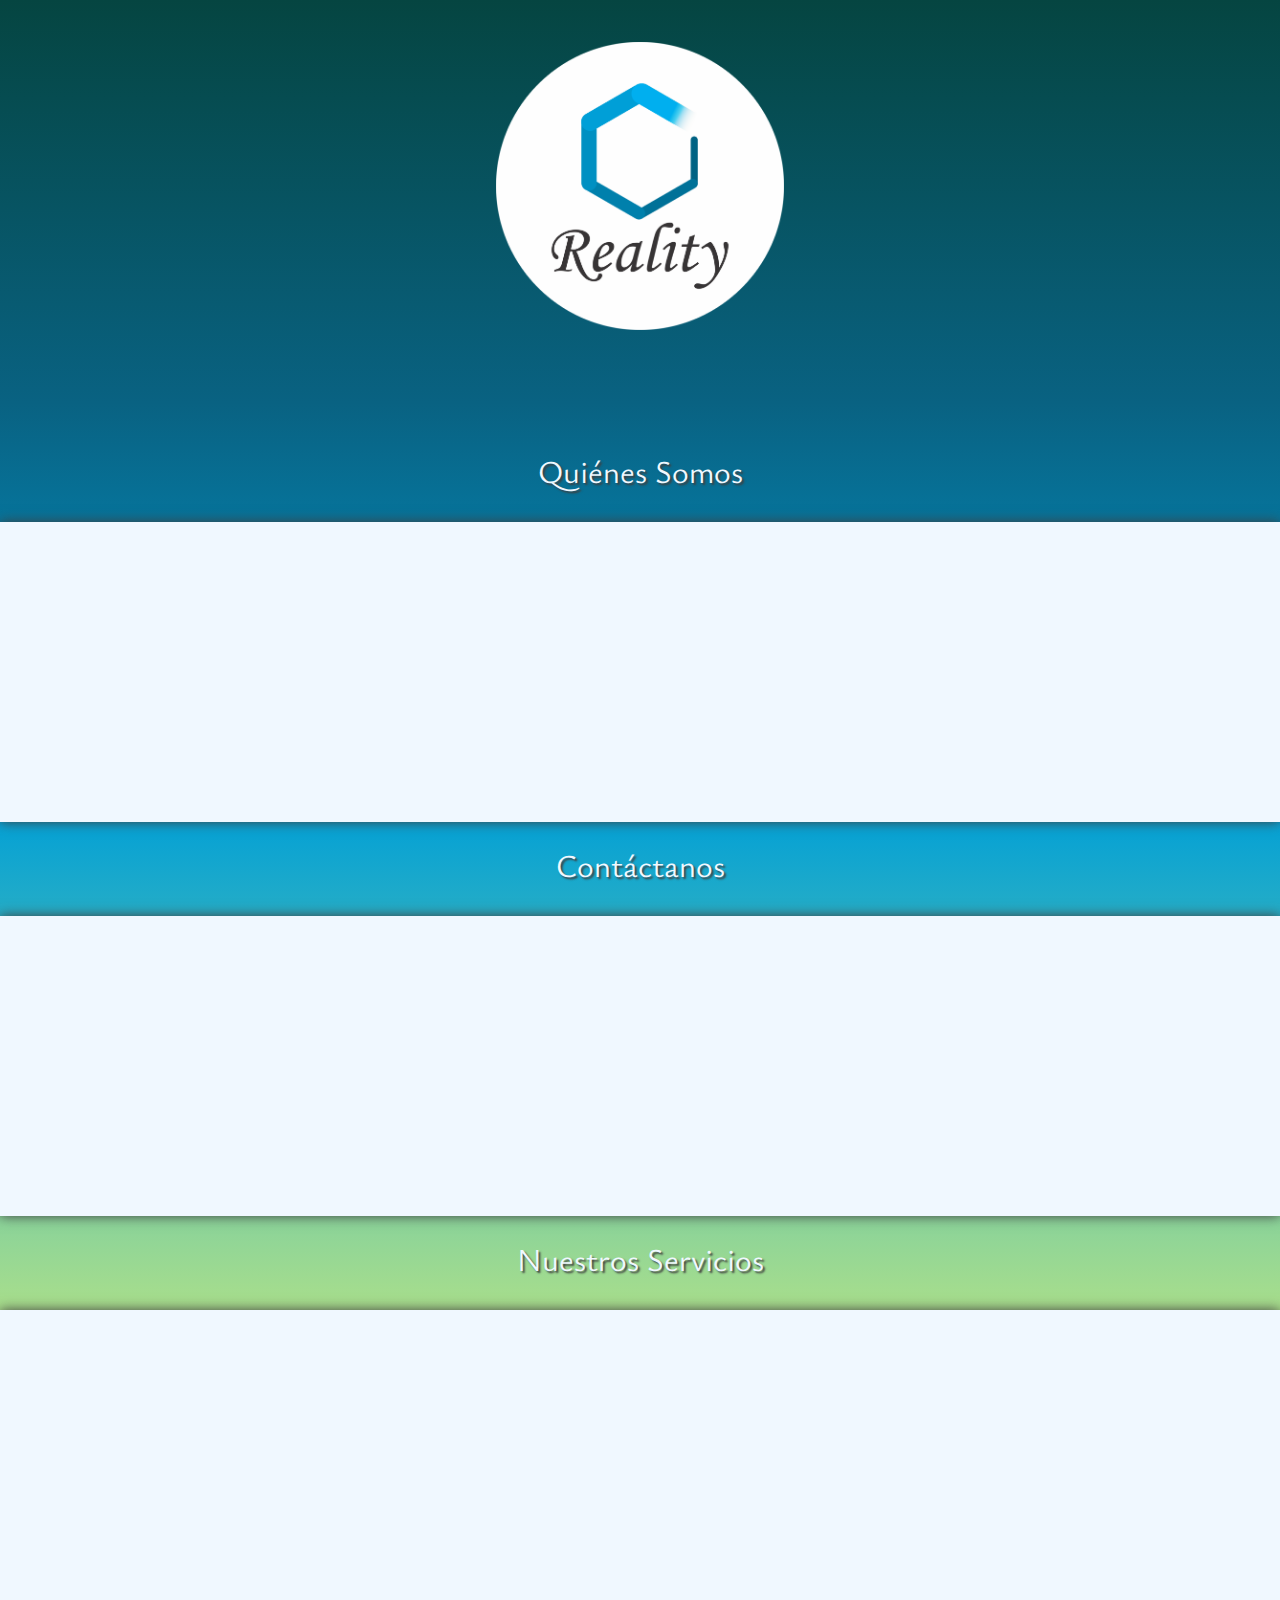
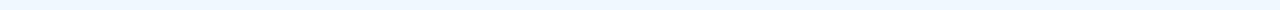
==== index.html @ 0d57f455 "First commit" ====
<!DOCTYPE html>
<html lang="es">
<head>
    <meta charset="UTF-8">
    <meta http-equiv="X-UA-Compatible" content="IE=edge">
    <meta name="viewport" content="width=device-width, initial-scale=1.0">
    <title>Reality</title>
    <link rel="shortcut icon" href="./img/favicon.png" type="image/x-icon">
    <link rel="stylesheet" href="./style/style.css">
    <link rel="preconnect" href="https://fonts.googleapis.com">
    <link rel="preconnect" href="https://fonts.gstatic.com" crossorigin>
    <link href="https://fonts.googleapis.com/css2?family=Ysabeau:ital@1&display=swap" rel="stylesheet">
</head>
<body>
    <div class="big_box">

        <header>
            <div class="header_logo">
                <div class="logo">
                    <img src="./img/logo_reality_circulo_1200px.png" alt="Logo de Reality">
                </div>
                
            </div>
        </header>
        
       <nav class="nav_1">

            <div class="historia">
                <a href="/">Quiénes Somos </a>
                <article class="img_historia">
                    <a href=""><img src="" alt=""></a>
                </article>
            </div>

            <div class="contactanos">
                <a href="/">Contáctanos</a>
                <article class="img_contactanos">
                    <a href=""><img src="" alt=""></a>
                </article>
            </div>

            <div class="servicios">
                <a href="/">Nuestros Servicios</a>
                <article class="img_servicios">
                    <a href=""><img src="" alt=""></a>
                </article>
            </div>

       </nav>

        

    </div>
    
</body>
</html>
---- style/style.css ----
*{
    padding: 0%;
    margin: 0%;
    border: 0;
    font-family: 'Ysabeau', sans-serif;
}


.big_box{
    
    background: #009FD7;
    background: linear-gradient(360deg,  #FDFE66 3%, #009FD7 50%, #096282 75%, #054541 100%); 
    margin: 0 auto;
    
}

.header_logo{
    display: block;
    width: 100%;
    text-align: center;
    
}


.logo img{
    width: 18rem;
    margin-top: 42px;
    
}

a{
    text-decoration: none;
    color: aliceblue;
    font-size: xx-large;
    text-shadow: 2px 2px 2px #3f3f3f;
}

.nav_1{
    align-content: center;
    align-items: center;
    margin-top: 93px;
    
}

.nav_1 div article{
    margin-top: 30px;
    
}

.historia{
    text-align: center;
    margin-top: 21px;
}

.contactanos{
    text-align: center;
    margin-top: 21px;
}

.servicios{
    text-align: center;
    margin-top: 21px;
}

.img_historia {
    width: 100%;
    height: 300px;
    background-color: aliceblue;
    margin: 0 auto;
    box-shadow: 0px 0px 12px #3f3f3f;
}

.img_contactanos {
    width: 100%;
    height: 300px;
    background-color: aliceblue;
    margin: 0 auto;
    box-shadow: 0px 0px 12px #3f3f3f;

}

.img_servicios {
    width: 100%;
    height: 300px;
    background-color: aliceblue;
    margin: 0 auto;
    box-shadow: 0px 0px 12px #3f3f3f;

}
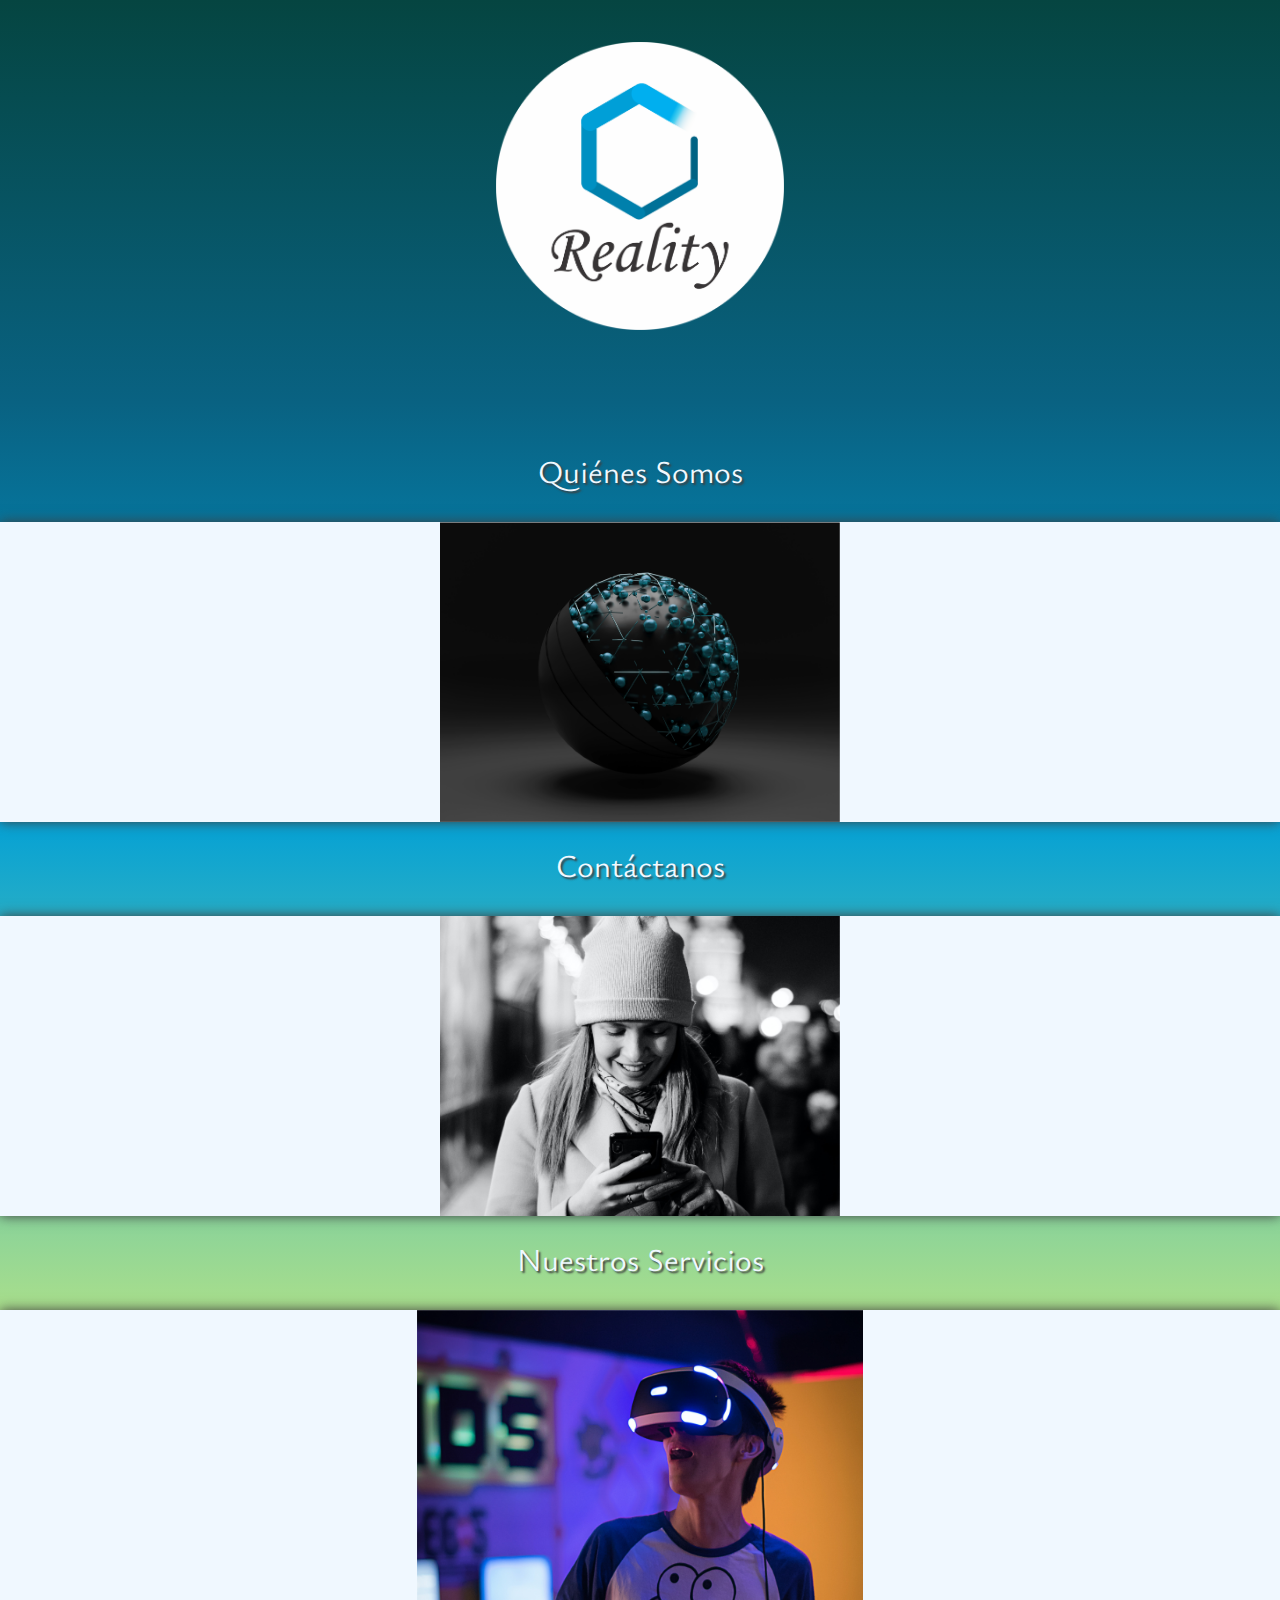
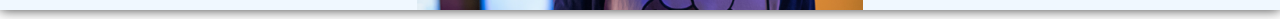
==== commit f95dc3f3: "Agrego imagenes de menú principal" ====
--- a/index.html
+++ b/index.html
@@ -26,25 +26,24 @@
        <nav class="nav_1">
 
             <div class="historia">
-                <a href="/">Quiénes Somos </a>
+                <a href="./historia.html">Quiénes Somos </a>
                 <article class="img_historia">
-                    <a href=""><img src="" alt=""></a>
+                    <a href="./historia.html" src=""><img src="./img/quienes_somos.jpg" alt=""></a>
                 </article>
             </div>
 
             <div class="contactanos">
-                <a href="/">Contáctanos</a>
+                <a href="./contactanos.html">Contáctanos</a>
                 <article class="img_contactanos">
-                    <a href=""><img src="" alt=""></a>
+                    <a href="./contactanos.html"><img src="./img/contactanos.png" alt=""></a>
                 </article>
             </div>
 
             <div class="servicios">
-                <a href="/">Nuestros Servicios</a>
+                <a href="./servicios.html">Nuestros Servicios</a>
                 <article class="img_servicios">
-                    <a href=""><img src="" alt=""></a>
+                    <a href="./servicios.html"><img src="./img/servicios.png" alt=""></a>
                 </article>
-            </div>
 
        </nav>
 
--- a/style/style.css
+++ b/style/style.css
@@ -70,6 +70,10 @@
     box-shadow: 0px 0px 12px #3f3f3f;
 }
 
+.img_historia img{
+    height: 300px;
+}
+
 .img_contactanos {
     width: 100%;
     height: 300px;
@@ -79,6 +83,10 @@
 
 }
 
+.img_contactanos img {
+    height: 300px;
+}
+
 .img_servicios {
     width: 100%;
     height: 300px;
@@ -86,4 +94,8 @@
     margin: 0 auto;
     box-shadow: 0px 0px 12px #3f3f3f;
 
+}
+
+.img_servicios img {
+    height: 300px;
 }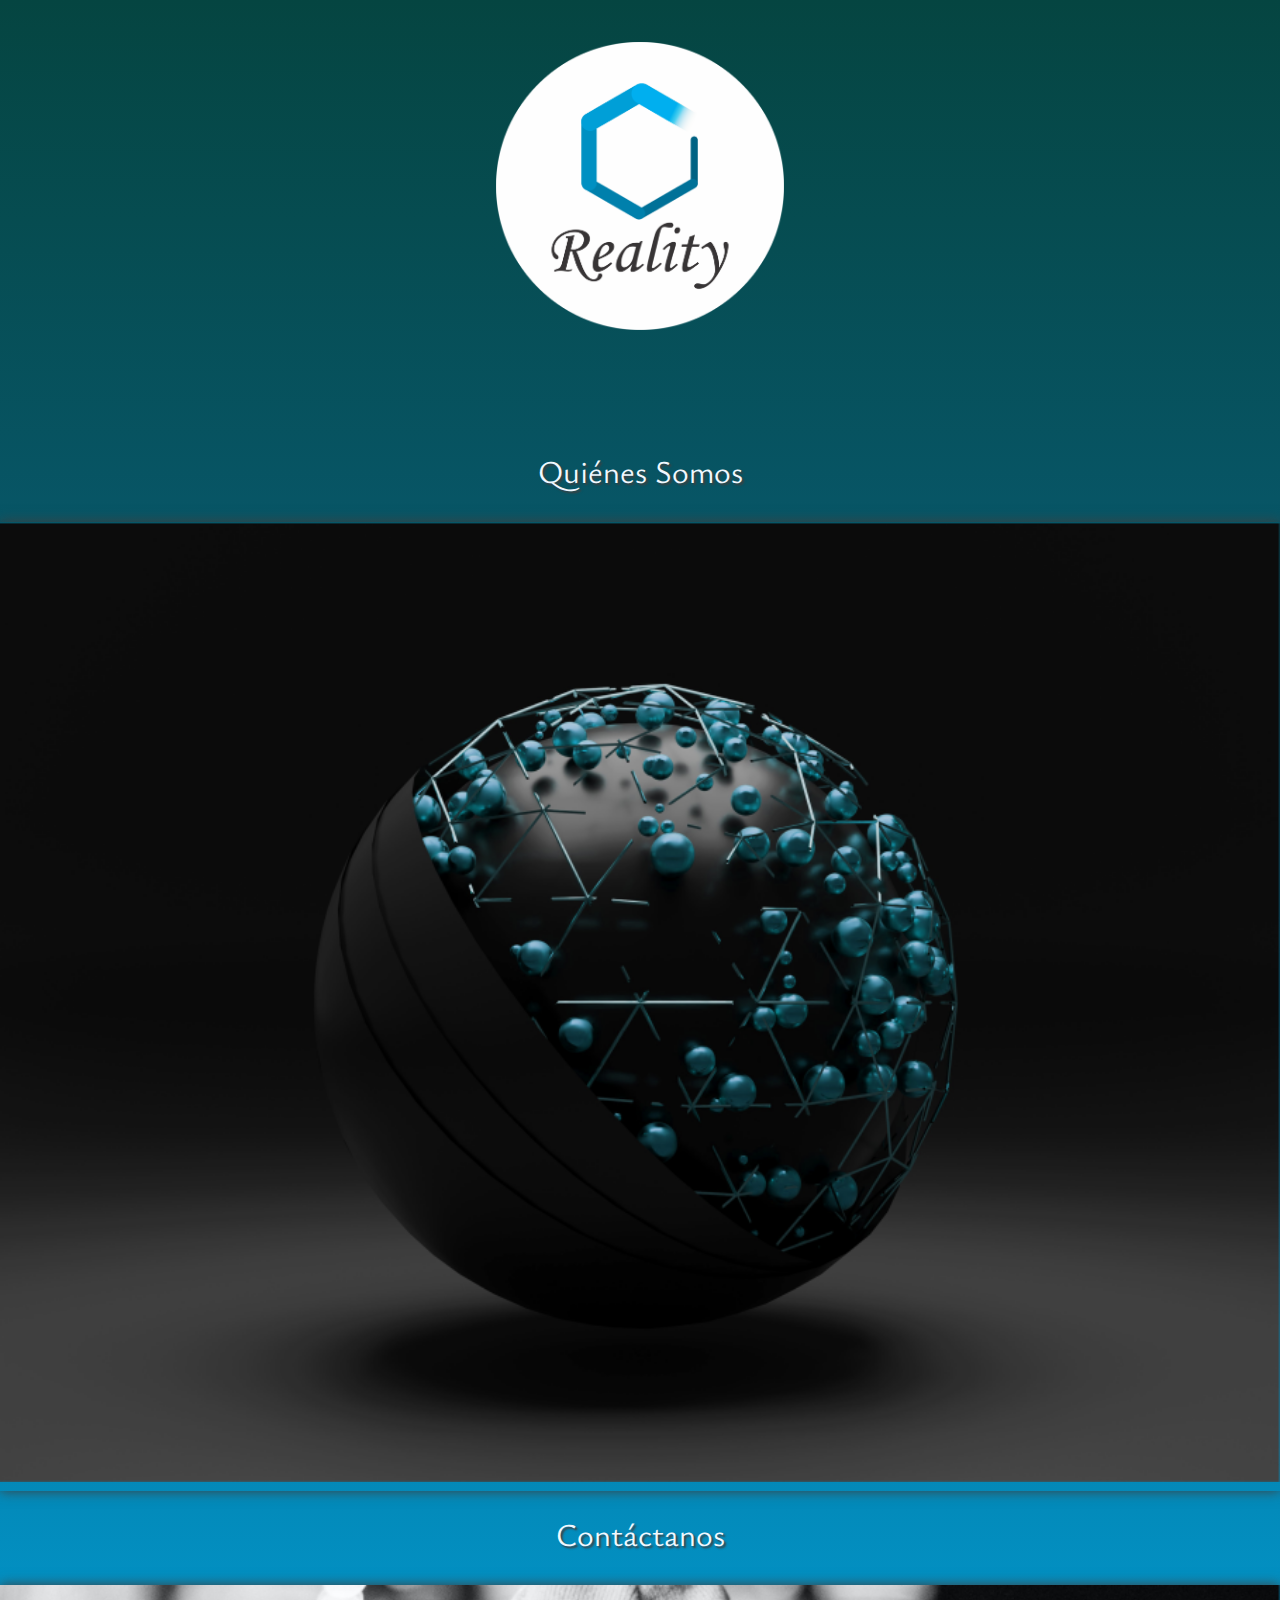
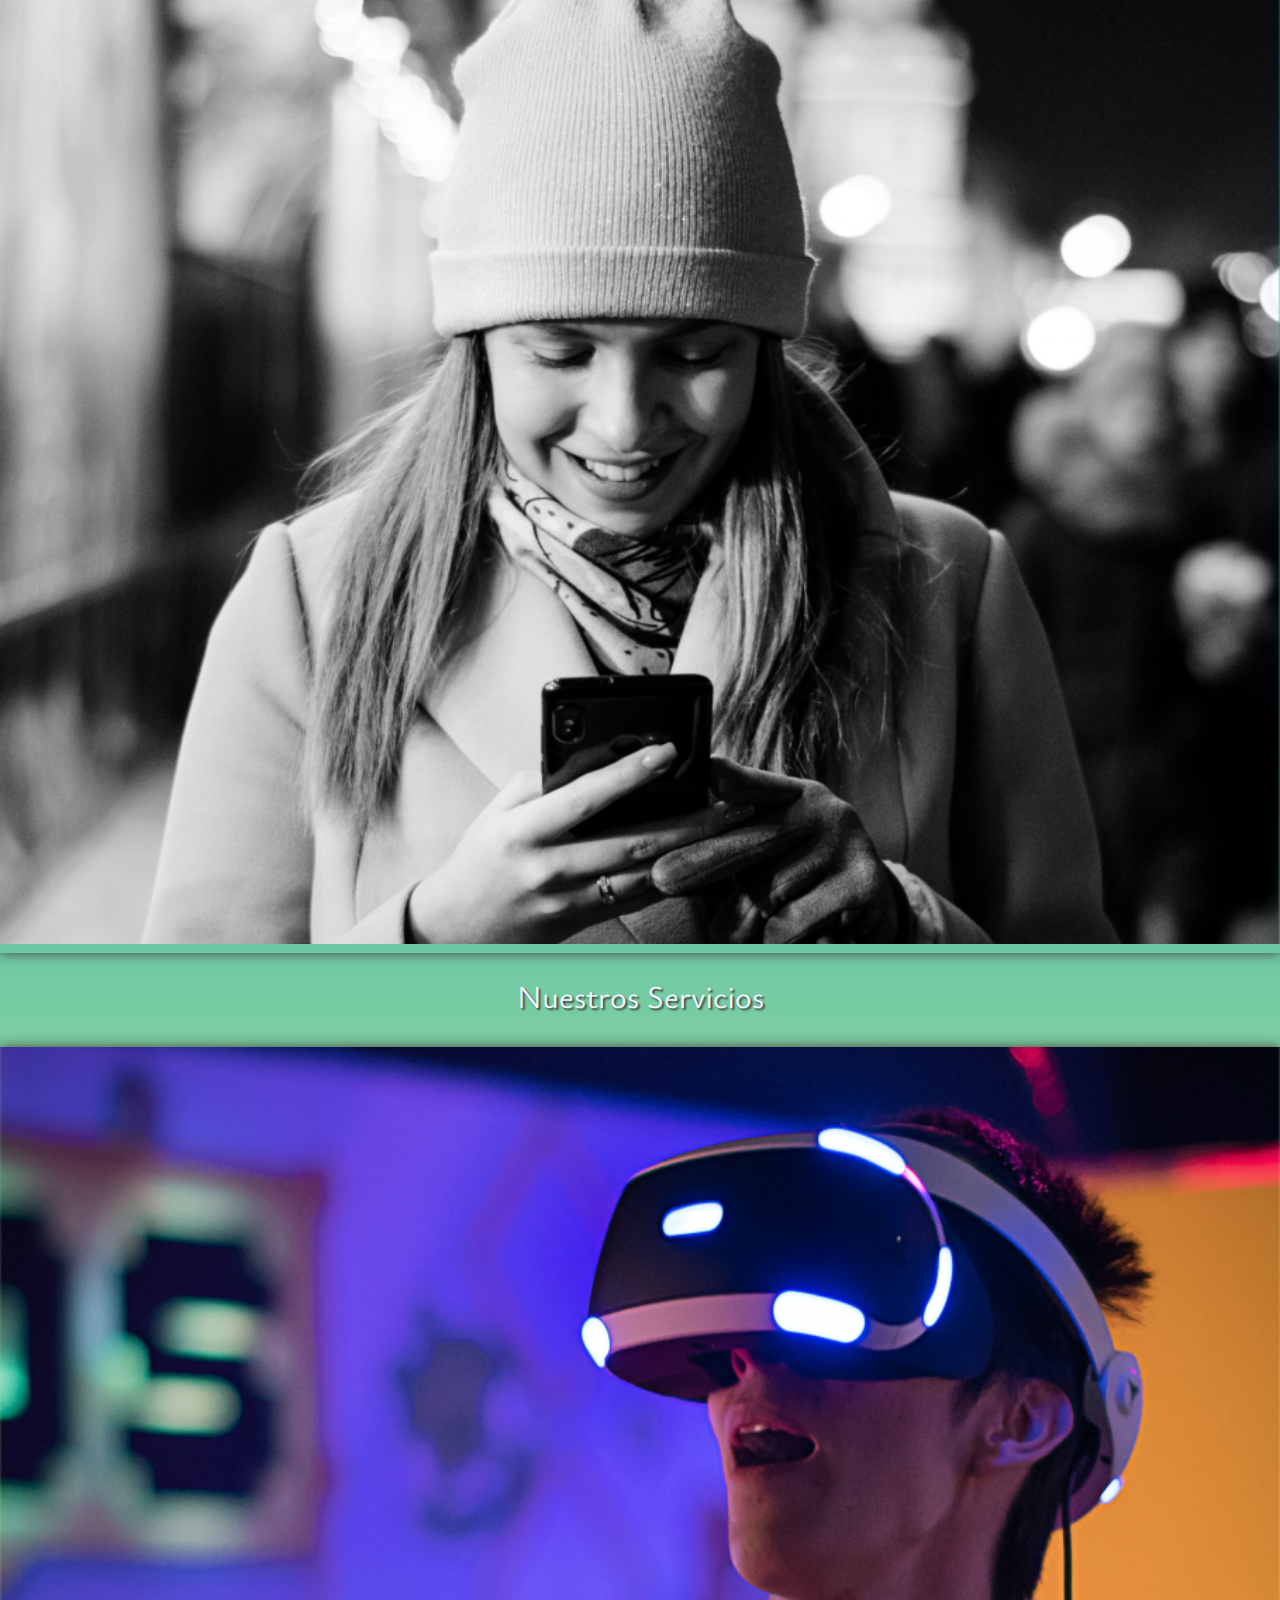
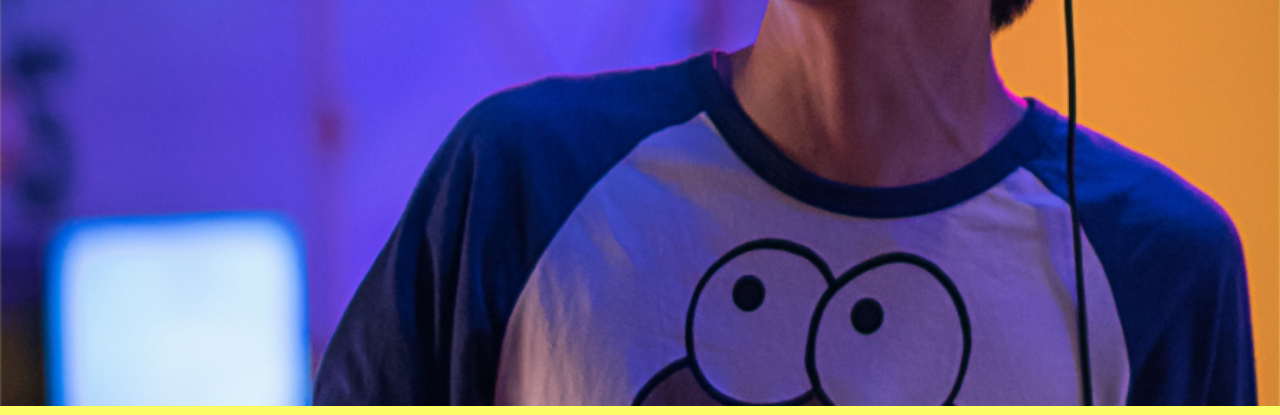
==== commit 4d45d084: "Cambio de tamaño de imagenes" ====
--- a/index.html
+++ b/index.html
@@ -28,7 +28,7 @@
             <div class="historia">
                 <a href="./historia.html">Quiénes Somos </a>
                 <article class="img_historia">
-                    <a href="./historia.html" src=""><img src="./img/quienes_somos.jpg" alt=""></a>
+                    <a href="./historia.html" src=""><img src="./img/quienes_somos.png" alt=""></a>
                 </article>
             </div>
 
--- a/style/style.css
+++ b/style/style.css
@@ -64,38 +64,32 @@
 
 .img_historia {
     width: 100%;
-    height: 300px;
-    background-color: aliceblue;
     margin: 0 auto;
     box-shadow: 0px 0px 12px #3f3f3f;
 }
 
 .img_historia img{
-    height: 300px;
+    width: 100%;
 }
 
 .img_contactanos {
     width: 100%;
-    height: 300px;
-    background-color: aliceblue;
     margin: 0 auto;
     box-shadow: 0px 0px 12px #3f3f3f;
 
 }
 
 .img_contactanos img {
-    height: 300px;
+    width: 100%;
 }
 
 .img_servicios {
     width: 100%;
-    height: 300px;
-    background-color: aliceblue;
     margin: 0 auto;
     box-shadow: 0px 0px 12px #3f3f3f;
 
 }
 
 .img_servicios img {
-    height: 300px;
+    width: 100%;
 }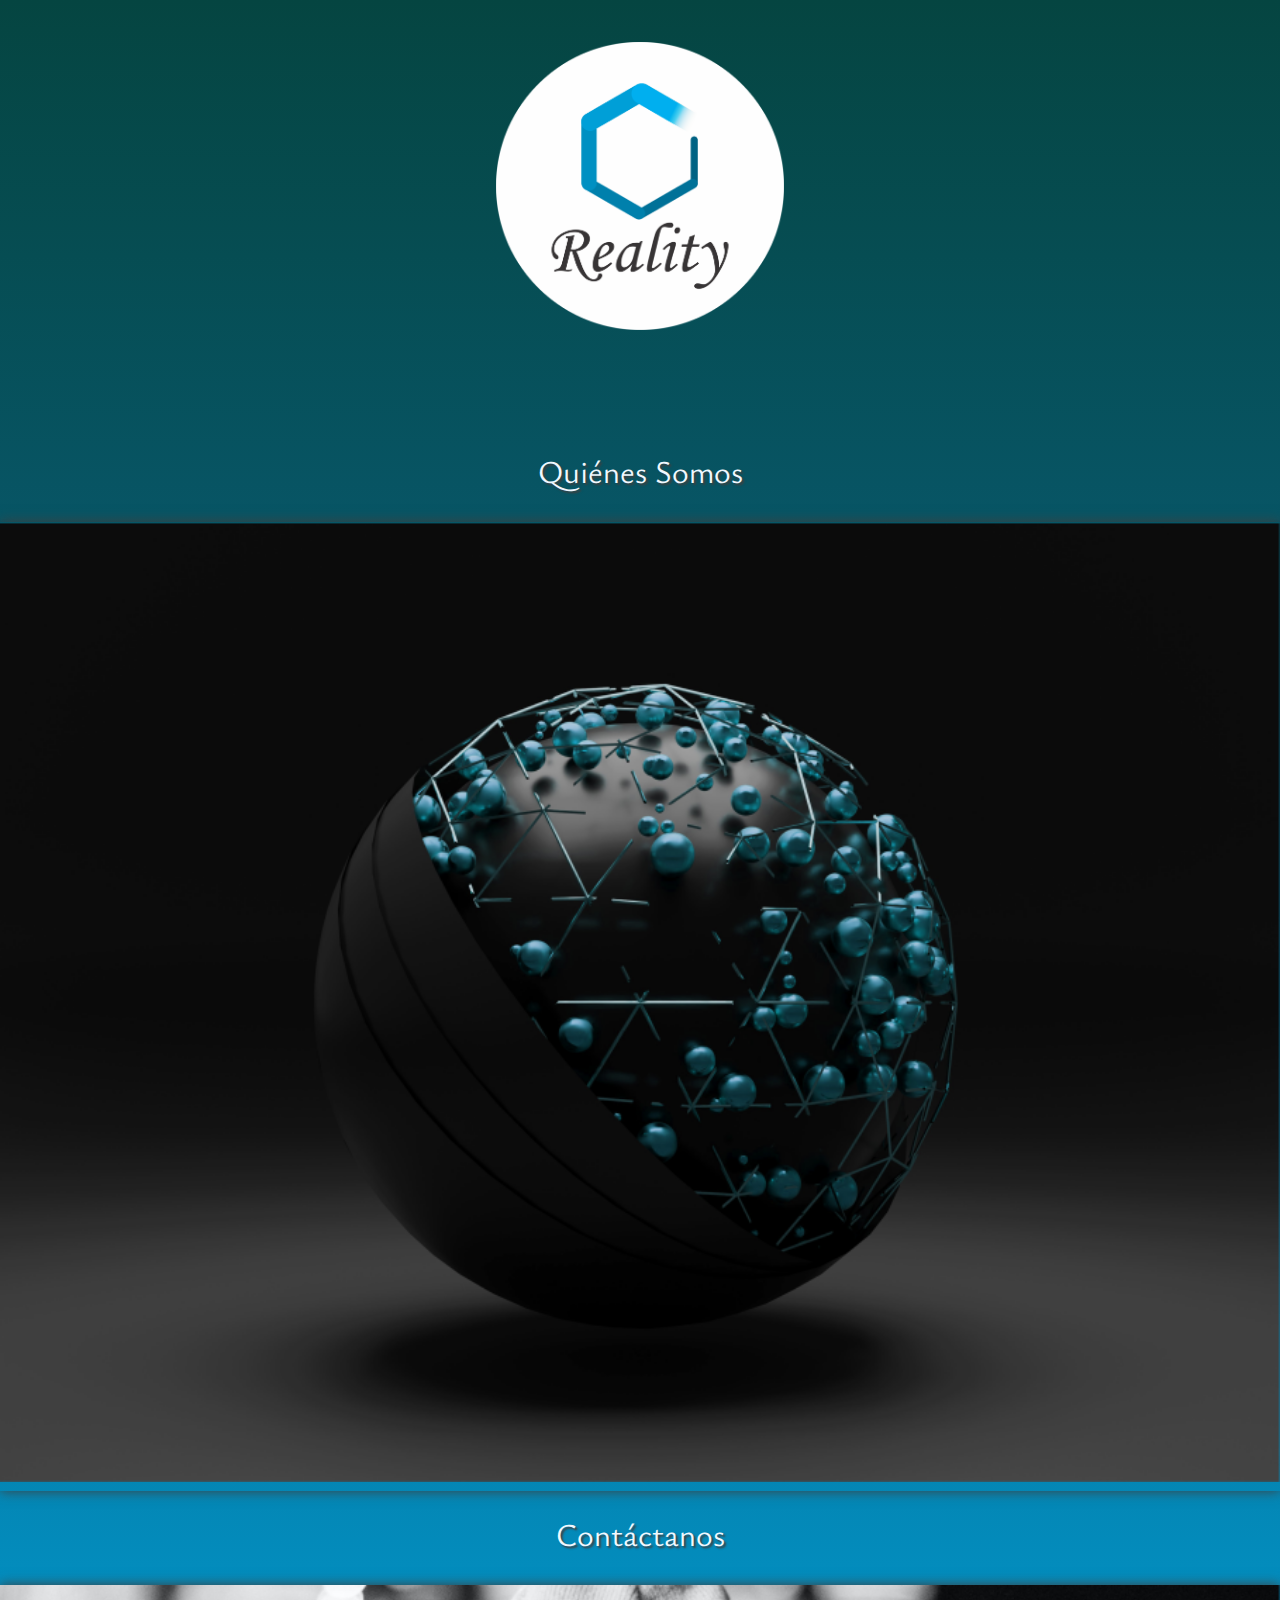
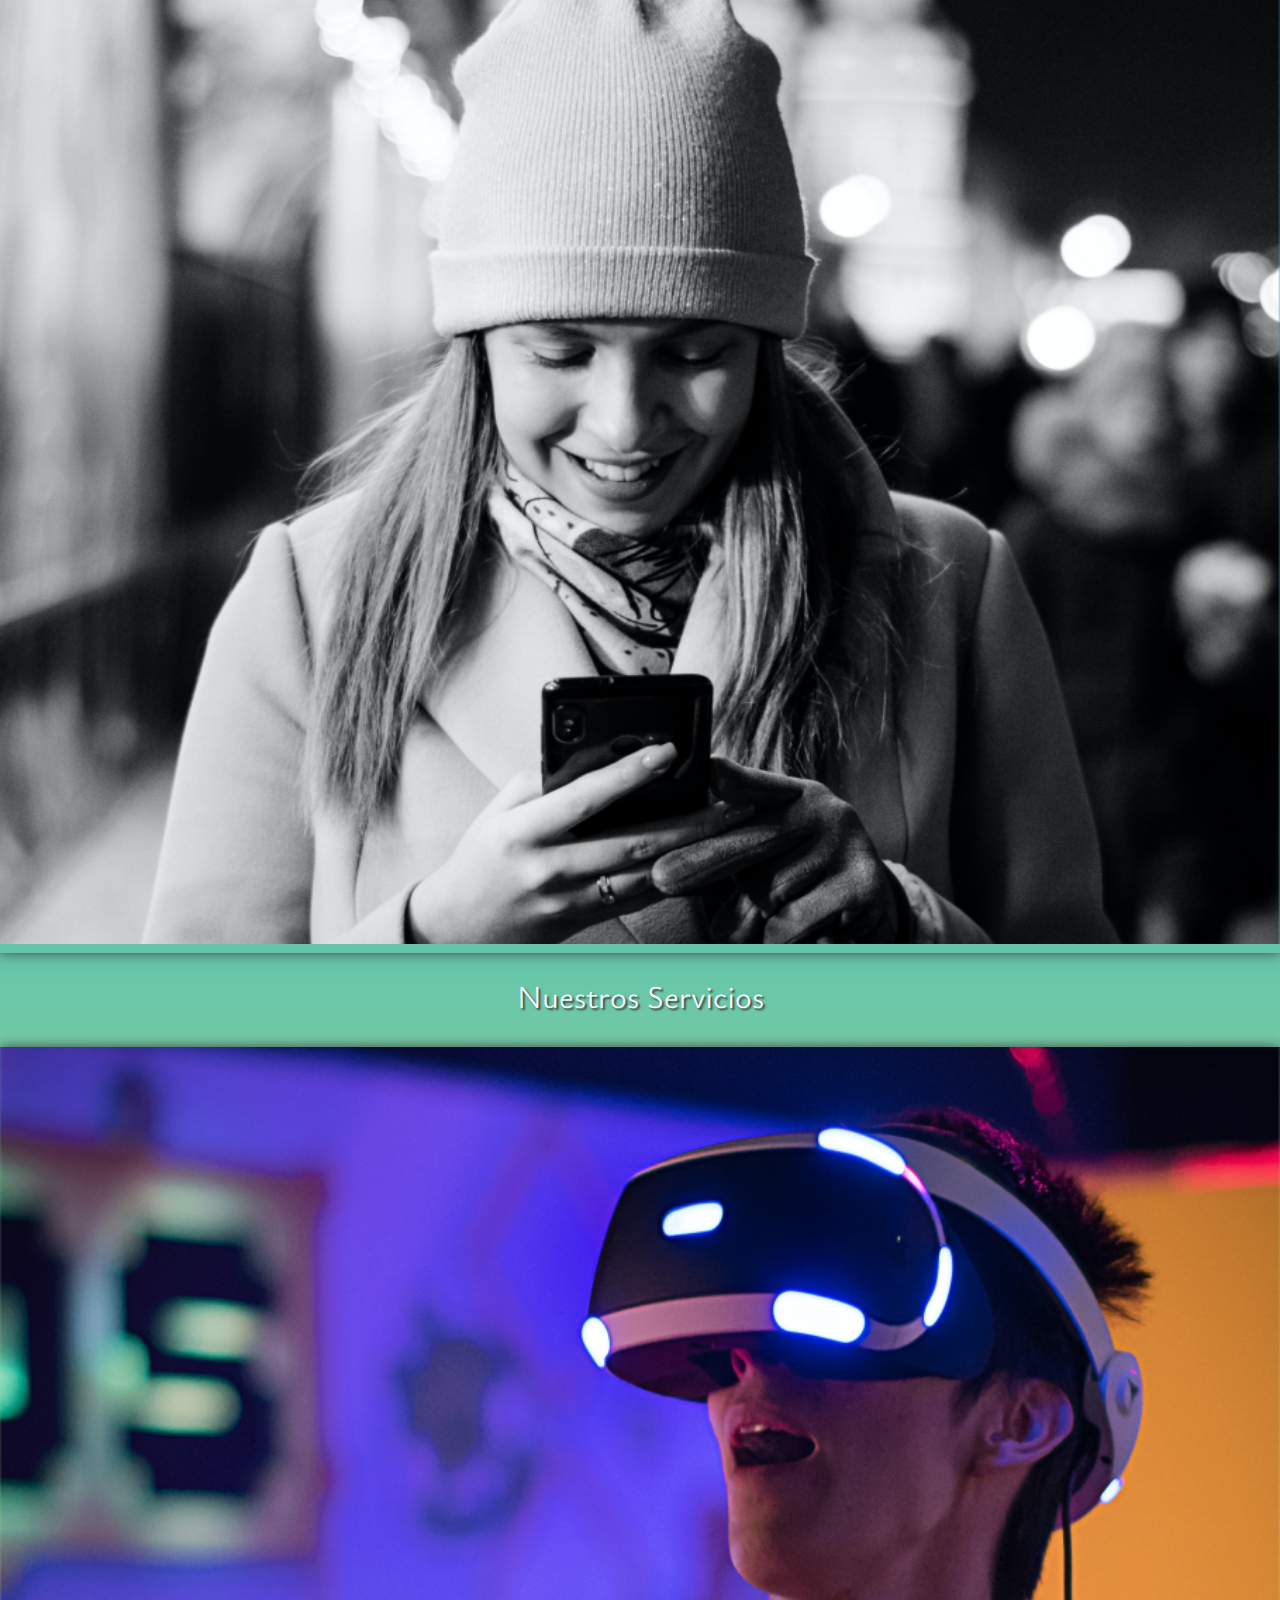
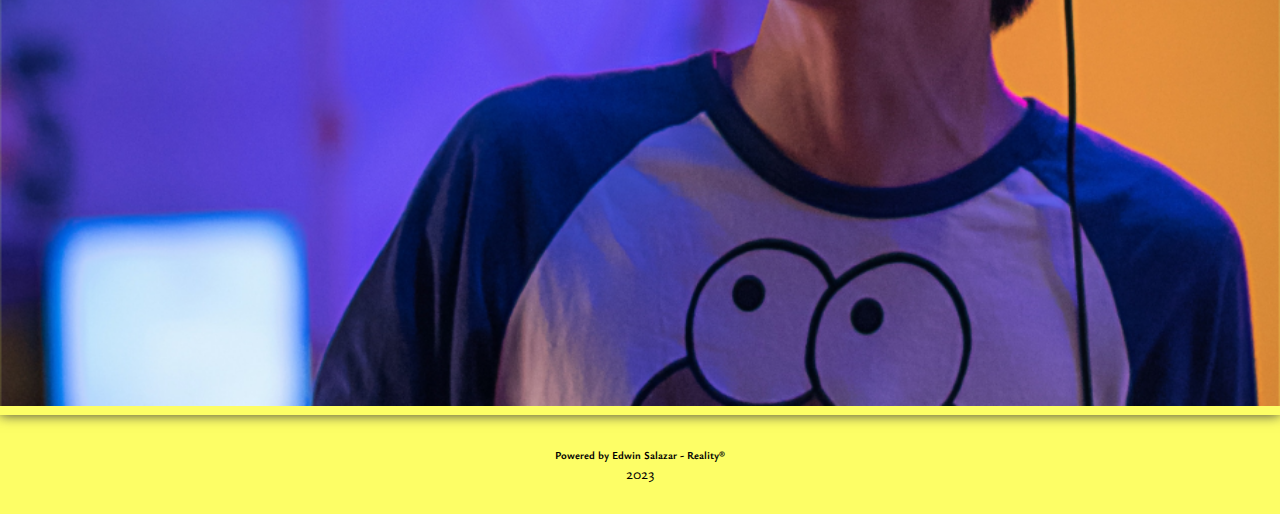
==== commit d8ec1261: "Agrego footer" ====
--- a/index.html
+++ b/index.html
@@ -47,7 +47,10 @@
 
        </nav>
 
-        
+        <footer class="footer">
+            <h6>Powered by Edwin Salazar - Reality&REG;</h6>
+            <p>2023</p>
+        </footer>
 
     </div>
     
--- a/style/style.css
+++ b/style/style.css
@@ -92,4 +92,10 @@
 
 .img_servicios img {
     width: 100%;
+}
+
+.footer{
+    height: 66px;
+    text-align: center;
+    margin-top: 33px;
 }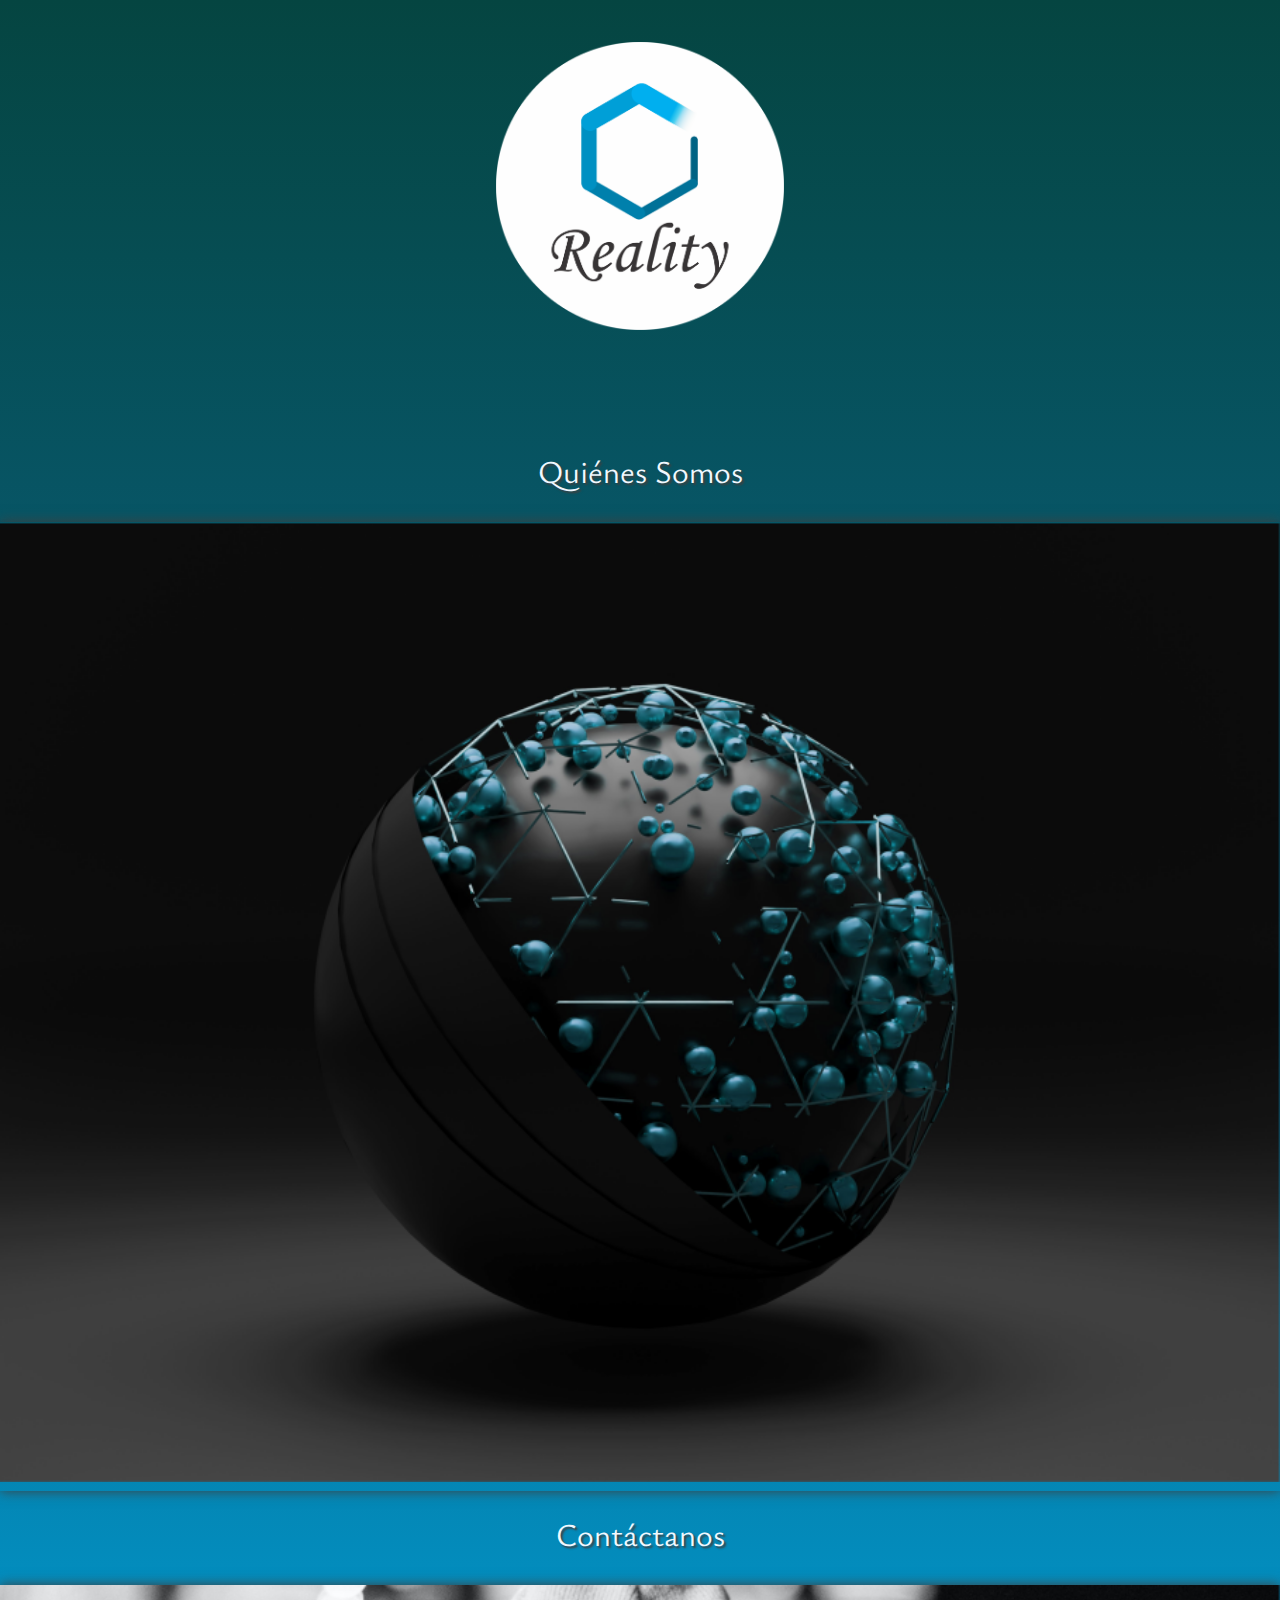
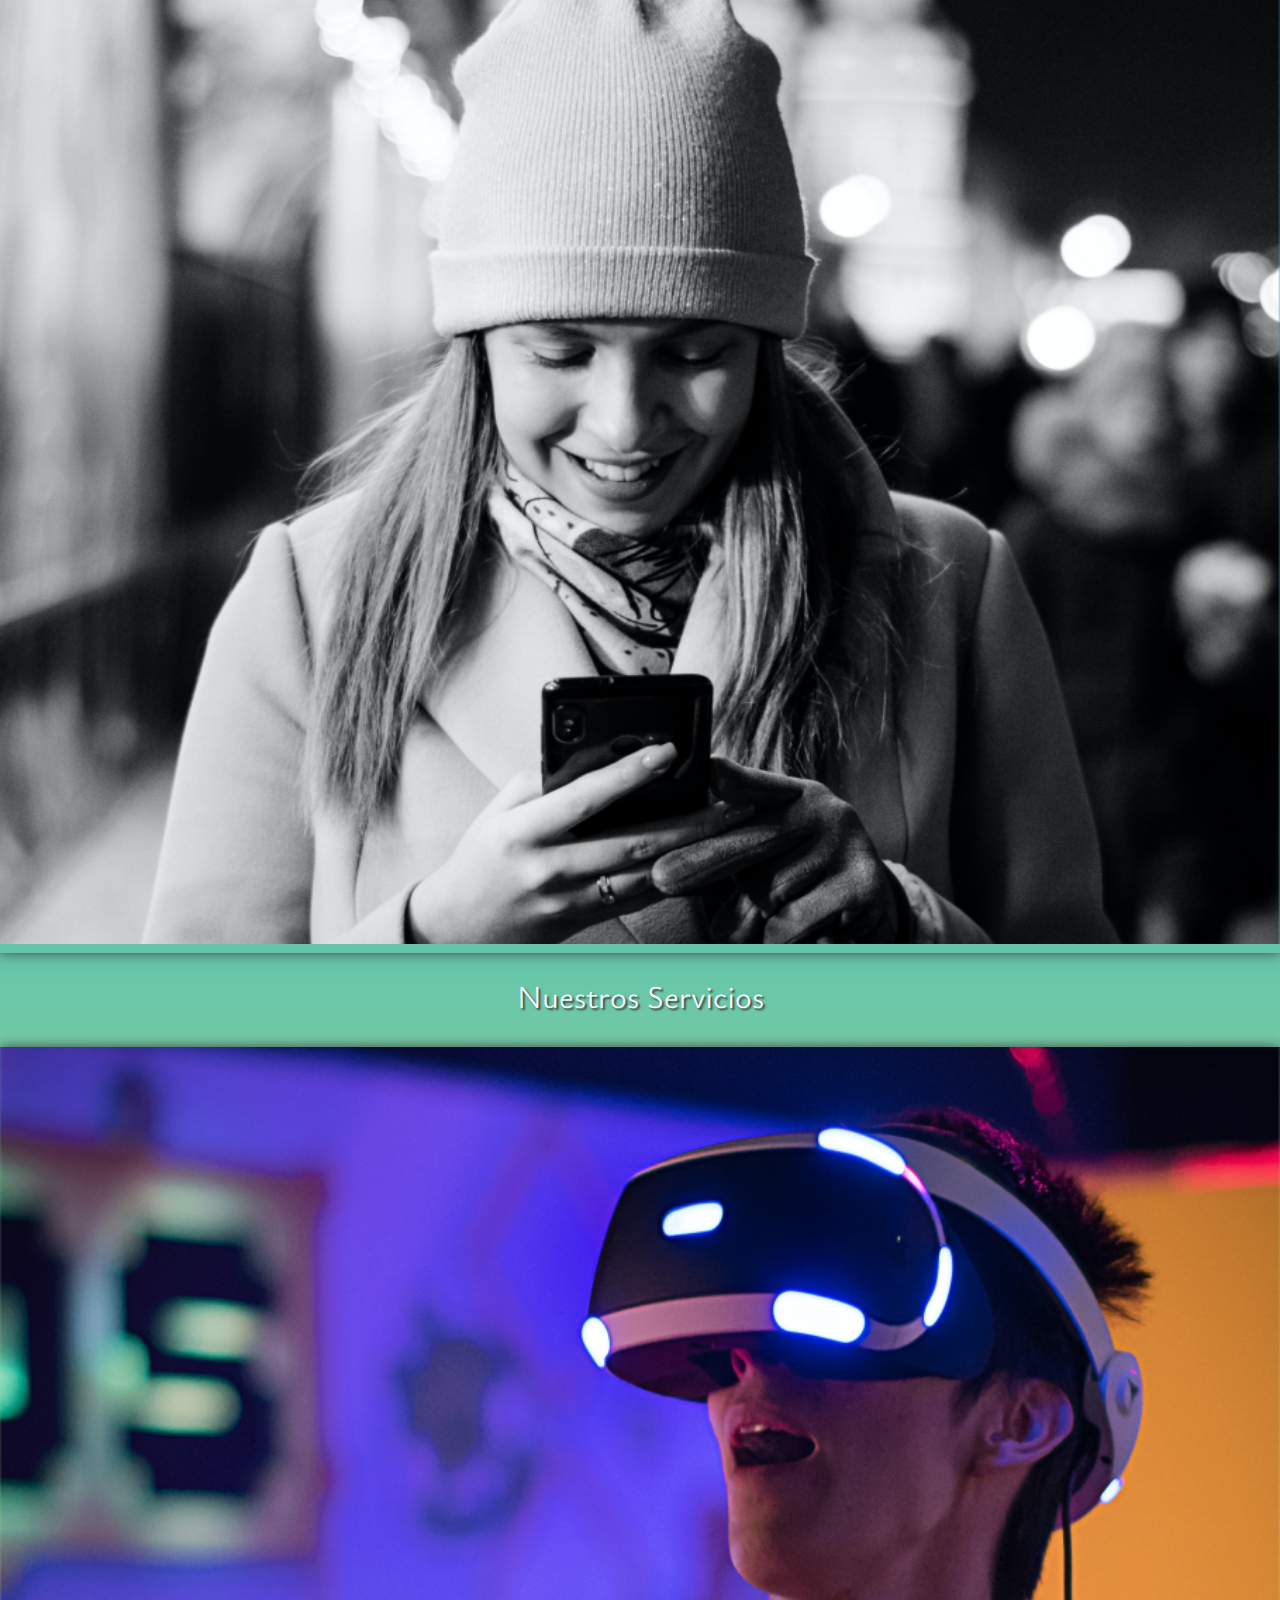
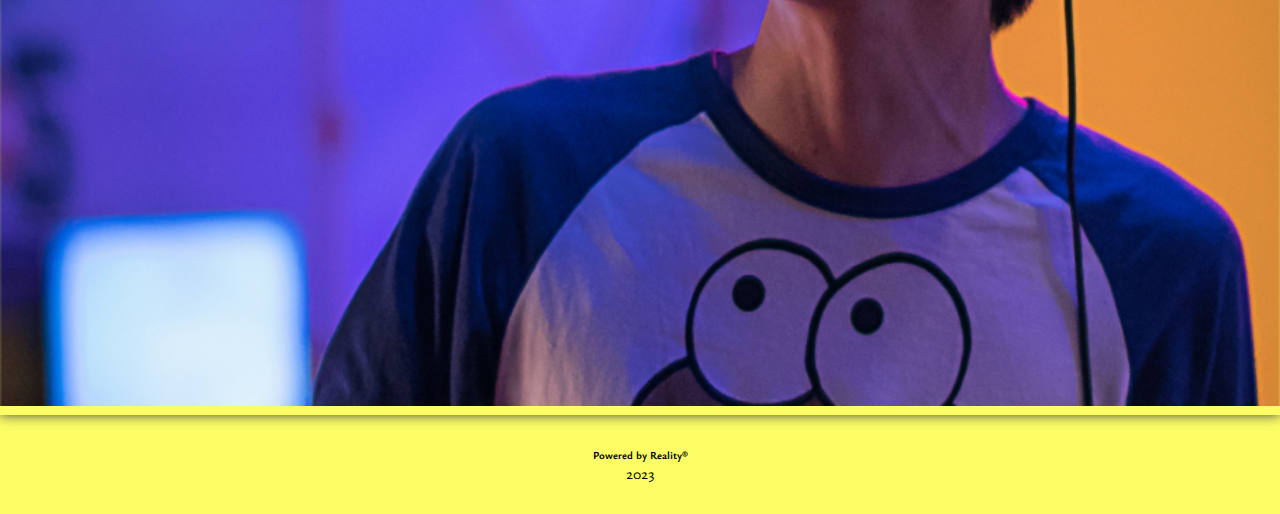
==== commit 1e5af8f8: "Cambios en el footer" ====
--- a/index.html
+++ b/index.html
@@ -48,7 +48,7 @@
        </nav>
 
         <footer class="footer">
-            <h6>Powered by Edwin Salazar - Reality&REG;</h6>
+            <h6>Powered by Reality&REG;</h6>
             <p>2023</p>
         </footer>
 
